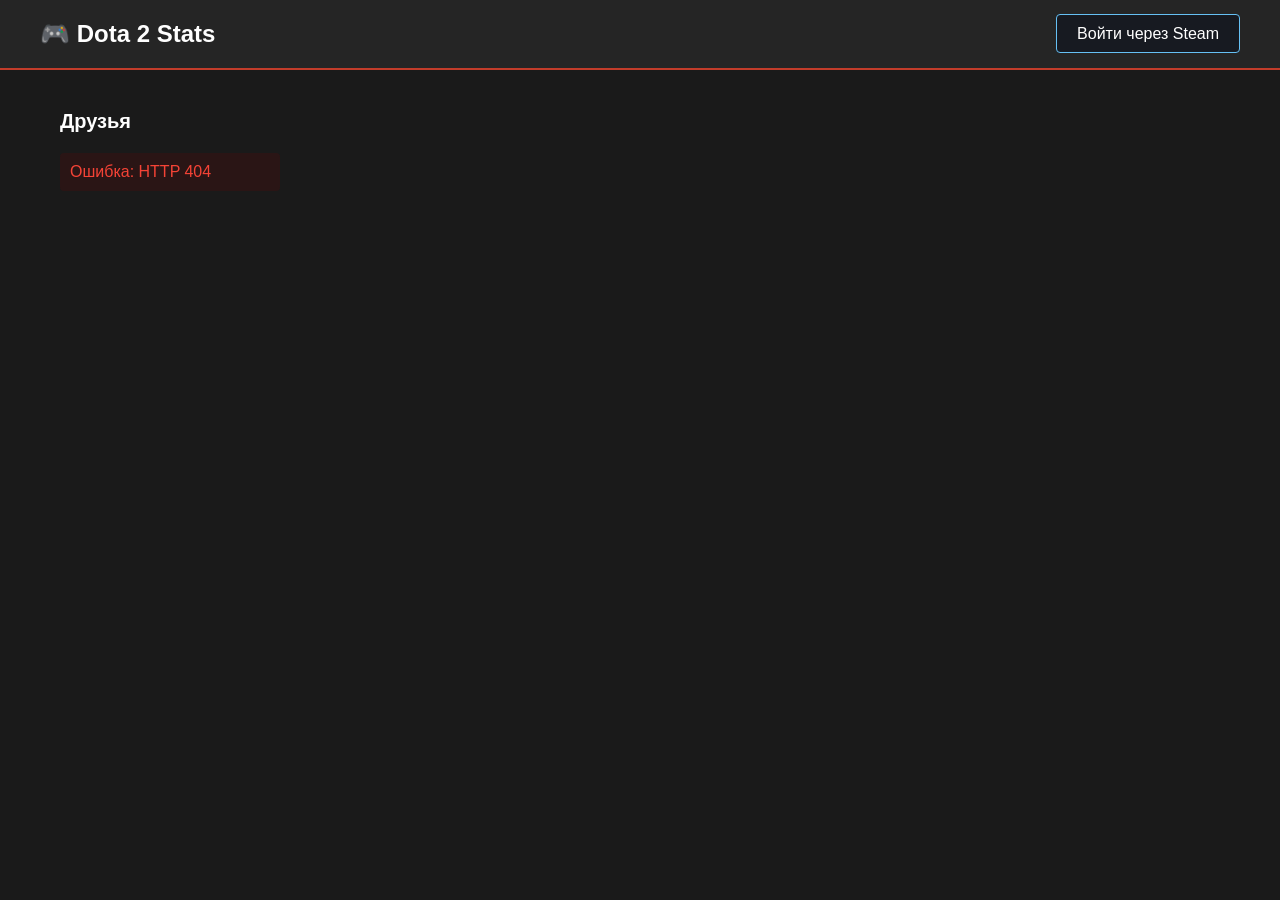
==== templates/index.html @ d5fb4d52 "Remove positions UI, fix winrate colors, fix hero image ratios" ====
<!DOCTYPE html>
<html lang="ru">
<head>
    <meta charset="UTF-8">
    <title>Dota 2 Stats</title>
    <link rel="stylesheet" href="/static/style.css">
</head>
<body>
    <header>
        <h1>🎮 Dota 2 Stats</h1>
        <div id="auth-block">
            <a href="/login" id="login-btn">Войти через Steam</a>
        </div>
    </header>

    <main>
        <!-- Список друзей -->
        <section id="users-section">
            <h2>Друзья</h2>
            <div id="users-list" class="users-grid"></div>
        </section>

        <!-- Статистика выбранного игрока -->
        <section id="stats-section" class="hidden">
            <!-- Шапка профиля -->
            <div id="profile-header" class="profile-header"></div>

            <!-- Общая статистика -->
            <h3>Общая статистика</h3>
            <div id="stats-content" class="stats-block"></div>

            <!-- Последние 20 матчей -->
            <h3>Последние 20 матчей</h3>
            <div id="recent-block"></div>

            <!-- Статистика за патч -->
            <h3 id="patch-title">Статистика за патч</h3>
            <div id="patch-block"></div>

            <!-- Топ героев с переключателем -->
            <div class="section-header">
                <h3>Герои</h3>
                <div class="toggle-group">
                    <button class="toggle-btn active" data-scope="all">За всё время</button>
                    <button class="toggle-btn" data-scope="patch">За патч</button>
                </div>
            </div>
            <div id="heroes-list" class="heroes-grid"></div>
        </section>
    </main>

    <script src="/static/app.js"></script>
</body>
</html>
---- static/style.css ----
* {
    margin: 0;
    padding: 0;
    box-sizing: border-box;
}

body {
    font-family: -apple-system, BlinkMacSystemFont, "Segoe UI", Roboto, sans-serif;
    background: #1a1a1a;
    color: #e0e0e0;
    min-height: 100vh;
}

header {
    background: #252525;
    padding: 20px 40px;
    display: flex;
    justify-content: space-between;
    align-items: center;
    border-bottom: 2px solid #c23c2a;
}

h1 {
    font-size: 24px;
    color: #fff;
}

#login-btn {
    background: #171a21;
    color: #fff;
    padding: 10px 20px;
    text-decoration: none;
    border-radius: 4px;
    border: 1px solid #66c0f4;
    transition: 0.2s;
}

#login-btn:hover {
    background: #66c0f4;
    color: #171a21;
}

main {
    max-width: 1200px;
    margin: 40px auto;
    padding: 0 20px;
}

section {
    margin-bottom: 40px;
}

h2 {
    margin-bottom: 20px;
    color: #fff;
    font-size: 20px;
}

h3 {
    margin: 30px 0 15px 0;
    color: #fff;
    font-size: 18px;
}

h4 {
    margin: 15px 0 10px 0;
    color: #ccc;
    font-size: 14px;
    text-transform: uppercase;
    letter-spacing: 0.5px;
}

.hidden {
    display: none;
}

/* === Сетка пользователей === */
.users-grid {
    display: grid;
    grid-template-columns: repeat(auto-fill, minmax(220px, 1fr));
    gap: 15px;
}

.user-card {
    background: #252525;
    padding: 15px;
    border-radius: 8px;
    display: flex;
    align-items: center;
    gap: 12px;
    cursor: pointer;
    transition: 0.2s;
    border: 1px solid transparent;
}

.user-card:hover {
    background: #2f2f2f;
    border-color: #c23c2a;
}

.user-card img {
    width: 48px;
    height: 48px;
    border-radius: 50%;
    background: #333;
    flex-shrink: 0;
}

.user-card .user-meta {
    display: flex;
    flex-direction: column;
    gap: 3px;
    overflow: hidden;
    flex: 1;
}

.user-card .name {
    font-weight: 600;
    color: #fff;
    font-size: 14px;
    overflow: hidden;
    text-overflow: ellipsis;
    white-space: nowrap;
}

.user-card .updated-small {
    font-size: 11px;
    color: #777;
    overflow: hidden;
    text-overflow: ellipsis;
    white-space: nowrap;
}

/* === Профиль === */
.profile-header {
    background: #252525;
    border-radius: 8px;
    padding: 20px;
    display: flex;
    align-items: center;
    gap: 20px;
    margin-bottom: 20px;
    border-left: 4px solid #c23c2a;
}

.profile-header img {
    width: 80px;
    height: 80px;
    border-radius: 50%;
    background: #333;
}

.profile-meta {
    display: flex;
    flex-direction: column;
    gap: 5px;
}

.profile-name {
    font-size: 22px;
    font-weight: 700;
    color: #fff;
}

.profile-rank {
    font-size: 16px;
    color: #c23c2a;
    font-weight: 600;
}

.profile-mmr {
    font-size: 13px;
    color: #999;
}

/* === Общая статистика === */
.stats-block {
    background: #252525;
    padding: 20px;
    border-radius: 8px;
    display: grid;
    grid-template-columns: repeat(auto-fit, minmax(160px, 1fr));
    gap: 20px;
}

.stat-item {
    text-align: center;
}

.stat-value {
    font-size: 28px;
    font-weight: 700;
    color: #c23c2a;
}

.stat-label {
    font-size: 12px;
    color: #999;
    text-transform: uppercase;
    letter-spacing: 0.5px;
    margin-top: 5px;
}

.stat-sub {
    font-size: 11px;
    color: #666;
    margin-top: 3px;
}

/* === Последние матчи === */
.recent-summary {
    background: #252525;
    padding: 15px 20px;
    border-radius: 8px;
    margin-bottom: 15px;
    font-size: 14px;
    color: #ccc;
}

.recent-summary .big {
    font-size: 20px;
    font-weight: 700;
    color: #fff;
}

.recent-summary .big:not(.low) {
    color: #4caf50;
}

.recent-summary .big.low {
    color: #f44336;
}

.mini-heroes-grid {
    display: grid;
    grid-template-columns: repeat(auto-fill, minmax(180px, 1fr));
    gap: 10px;
}

.mini-hero {
    background: #252525;
    border-radius: 6px;
    padding: 8px;
    display: flex;
    align-items: center;
    gap: 10px;
}

.mini-hero img {
    width: 72px;
    height: 40px;
    object-fit: cover;
    border-radius: 4px;
    background: #333;
    flex-shrink: 0;
}

.mini-hero-info {
    overflow: hidden;
}

.mini-hero-name {
    font-size: 12px;
    font-weight: 600;
    color: #fff;
    overflow: hidden;
    text-overflow: ellipsis;
    white-space: nowrap;
}

.mini-hero-stats {
    font-size: 11px;
    color: #999;
}

.mini-hero-stats span {
    color: #4caf50;
    font-weight: 600;
}

.mini-hero-stats span.low {
    color: #f44336;
}

/* === Блок за патч === */
.patch-summary {
    background: #252525;
    padding: 20px;
    border-radius: 8px;
    display: grid;
    grid-template-columns: repeat(auto-fit, minmax(150px, 1fr));
    gap: 20px;
    margin-bottom: 20px;
}

.patch-section {
    margin-bottom: 20px;
}

/* === Переключатель scope === */
.section-header {
    display: flex;
    justify-content: space-between;
    align-items: center;
    margin: 30px 0 15px 0;
}

.section-header h3 {
    margin: 0;
}

.toggle-group {
    display: flex;
    gap: 5px;
    background: #252525;
    padding: 4px;
    border-radius: 6px;
}

.toggle-btn {
    background: transparent;
    border: none;
    color: #999;
    padding: 6px 14px;
    border-radius: 4px;
    cursor: pointer;
    font-size: 13px;
    transition: 0.2s;
}

.toggle-btn.active {
    background: #c23c2a;
    color: #fff;
}

.toggle-btn:hover:not(.active) {
    color: #fff;
}

/* === Герои (большие карточки) === */
.heroes-grid {
    display: grid;
    grid-template-columns: repeat(auto-fill, minmax(160px, 1fr));
    gap: 15px;
}

.hero-card {
    background: #252525;
    border-radius: 8px;
    overflow: hidden;
    transition: 0.2s;
}

.hero-card:hover {
    transform: translateY(-3px);
    box-shadow: 0 5px 15px rgba(194, 60, 42, 0.3);
}

.hero-card img {
    width: 100%;
    height: 90px;
    object-fit: cover;
    background: #333;
}

.hero-card .hero-info {
    padding: 10px;
}

.hero-card .hero-name {
    font-size: 13px;
    font-weight: 600;
    color: #fff;
    margin-bottom: 6px;
    overflow: hidden;
    text-overflow: ellipsis;
    white-space: nowrap;
}

.hero-card .hero-stats {
    font-size: 12px;
    color: #999;
    display: flex;
    justify-content: space-between;
}

.hero-card .winrate {
    color: #4caf50;
    font-weight: 600;
}

.hero-card .winrate.low {
    color: #f44336;
}

/* === Утилиты === */
.loading {
    color: #999;
    font-style: italic;
}

.error {
    color: #f44336;
    padding: 10px;
    background: #2a1515;
    border-radius: 4px;
}
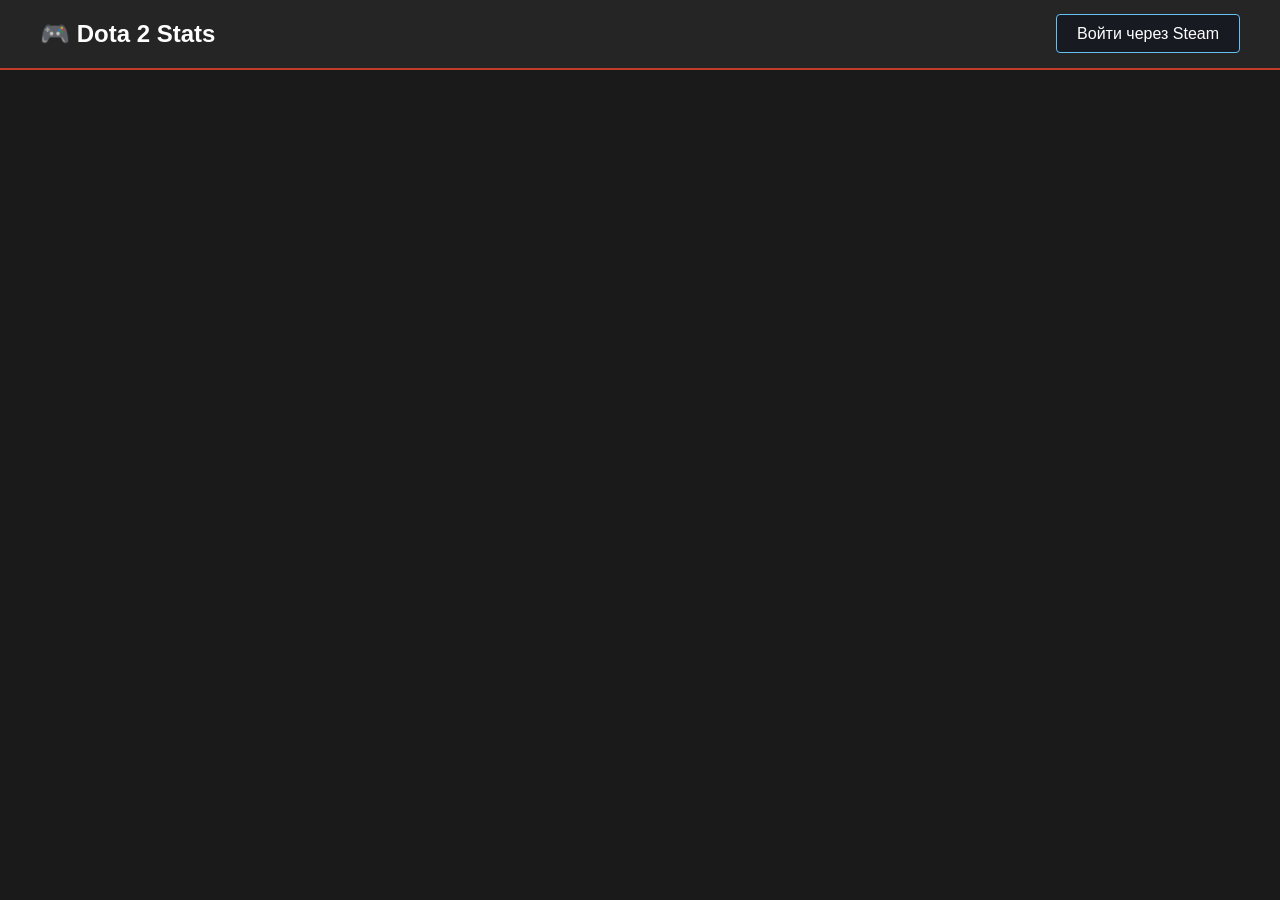
==== commit 42fbbc43: "3-column layout, profile+stats in one row" ====
--- a/templates/index.html
+++ b/templates/index.html
@@ -14,30 +14,50 @@
     </header>
 
     <main>
-        <!-- Список друзей -->
-        <section id="users-section">
-            <h2>Друзья</h2>
-            <div id="users-list" class="users-grid"></div>
-        </section>
+        <!-- Три колонки: друзья | центр | пиры -->
+        <div id="player-layout" class="player-layout hidden">
 
-        <!-- Статистика выбранного игрока -->
-        <section id="stats-section" class="hidden">
-            <!-- Шапка профиля -->
-            <div id="profile-header" class="profile-header"></div>
+            <!-- ЛЕВАЯ КОЛОНКА: Друзья -->
+            <aside class="col-users">
+                <h2>Друзья</h2>
+                <div id="users-list" class="users-list"></div>
+            </aside>
 
-            <!-- Общая статистика -->
-            <h3>Общая статистика</h3>
-            <div id="stats-content" class="stats-block"></div>
+            <!-- ЦЕНТР -->
+            <div class="col-main">
 
-            <!-- Последние 20 матчей -->
-            <h3>Последние 20 матчей</h3>
-            <div id="recent-block"></div>
+                <!-- Профиль + Общая статистика (одна строка) -->
+                <div class="card">
+                    <div class="profile-row">
+                        <div id="profile-header" class="profile-header"></div>
+                        <div id="stats-content" class="stats-block"></div>
+                    </div>
+                </div>
 
-            <!-- Статистика за патч -->
-            <h3 id="patch-title">Статистика за патч</h3>
-            <div id="patch-block"></div>
+                <!-- 20 матчей + За патч -->
+                <div class="row-two">
+                    <div class="card">
+                        <h3>Последние 20 матчей</h3>
+                        <div id="recent-block"></div>
+                    </div>
+                    <div class="card">
+                        <h3 id="patch-title">Статистика за патч</h3>
+                        <div id="patch-block"></div>
+                    </div>
+                </div>
 
-            <!-- Топ героев с переключателем -->
+            </div>
+
+            <!-- ПРАВАЯ КОЛОНКА: Пиры -->
+            <aside class="col-peers">
+                <h2>Сыграно с игроками</h2>
+                <div id="peers-block"></div>
+            </aside>
+
+        </div>
+
+        <!-- Герои: внизу, во всю ширину -->
+        <section id="heroes-section" class="hidden">
             <div class="section-header">
                 <h3>Герои</h3>
                 <div class="toggle-group">
--- a/static/style.css
+++ b/static/style.css
@@ -11,6 +11,7 @@
     min-height: 100vh;
 }
 
+/* === ХЕДЕР === */
 header {
     background: #252525;
     padding: 20px 40px;
@@ -41,56 +42,81 @@
 }
 
 main {
-    max-width: 1200px;
-    margin: 40px auto;
+    max-width: 1400px;
+    margin: 30px auto;
     padding: 0 20px;
 }
 
-section {
-    margin-bottom: 40px;
+.hidden {
+    display: none !important;
 }
 
 h2 {
-    margin-bottom: 20px;
-    color: #fff;
-    font-size: 20px;
-}
-
-h3 {
-    margin: 30px 0 15px 0;
-    color: #fff;
-    font-size: 18px;
-}
-
-h4 {
-    margin: 15px 0 10px 0;
-    color: #ccc;
-    font-size: 14px;
+    margin-bottom: 12px;
+    color: #fff;
+    font-size: 15px;
     text-transform: uppercase;
     letter-spacing: 0.5px;
 }
 
-.hidden {
-    display: none;
-}
-
-/* === Сетка пользователей === */
-.users-grid {
-    display: grid;
-    grid-template-columns: repeat(auto-fill, minmax(220px, 1fr));
-    gap: 15px;
+h3 {
+    margin: 0 0 15px 0;
+    color: #fff;
+    font-size: 16px;
+}
+
+h4 {
+    margin: 10px 0 8px 0;
+    color: #ccc;
+    font-size: 12px;
+    text-transform: uppercase;
+    letter-spacing: 0.5px;
+}
+
+/* === ОСНОВНАЯ СЕТКА: 3 КОЛОНКИ === */
+.player-layout {
+    display: grid;
+    grid-template-columns: 220px 1fr 270px;
+    gap: 20px;
+    align-items: start;
+}
+
+.col-users,
+.col-main,
+.col-peers {
+    min-width: 0;
+}
+
+/* === КАРТОЧКА === */
+.card {
+    background: #252525;
+    border-radius: 8px;
+    padding: 20px;
+    margin-bottom: 20px;
+    border: 1px solid #2f2f2f;
+}
+
+.card:last-child {
+    margin-bottom: 0;
+}
+
+/* === ДРУЗЬЯ (левая колонка) === */
+.users-list {
+    display: flex;
+    flex-direction: column;
+    gap: 10px;
 }
 
 .user-card {
     background: #252525;
-    padding: 15px;
+    padding: 12px;
     border-radius: 8px;
     display: flex;
     align-items: center;
-    gap: 12px;
+    gap: 10px;
     cursor: pointer;
     transition: 0.2s;
-    border: 1px solid transparent;
+    border: 1px solid #2f2f2f;
 }
 
 .user-card:hover {
@@ -99,8 +125,8 @@
 }
 
 .user-card img {
-    width: 48px;
-    height: 48px;
+    width: 44px;
+    height: 44px;
     border-radius: 50%;
     background: #333;
     flex-shrink: 0;
@@ -117,70 +143,76 @@
 .user-card .name {
     font-weight: 600;
     color: #fff;
-    font-size: 14px;
+    font-size: 13px;
     overflow: hidden;
     text-overflow: ellipsis;
     white-space: nowrap;
 }
 
 .user-card .updated-small {
-    font-size: 11px;
+    font-size: 10px;
     color: #777;
     overflow: hidden;
     text-overflow: ellipsis;
     white-space: nowrap;
 }
 
-/* === Профиль === */
+/* === ПРОФИЛЬ + СТАТИСТИКА В ОДНОЙ СТРОКЕ === */
+.profile-row {
+    display: flex;
+    align-items: center;
+    gap: 30px;
+    flex-wrap: wrap;
+}
+
 .profile-header {
-    background: #252525;
-    border-radius: 8px;
-    padding: 20px;
-    display: flex;
-    align-items: center;
-    gap: 20px;
-    margin-bottom: 20px;
-    border-left: 4px solid #c23c2a;
+    display: flex;
+    align-items: center;
+    gap: 15px;
+    flex-shrink: 0;
 }
 
 .profile-header img {
-    width: 80px;
-    height: 80px;
+    width: 64px;
+    height: 64px;
     border-radius: 50%;
     background: #333;
+    flex-shrink: 0;
 }
 
 .profile-meta {
     display: flex;
     flex-direction: column;
-    gap: 5px;
+    gap: 4px;
 }
 
 .profile-name {
-    font-size: 22px;
+    font-size: 20px;
     font-weight: 700;
     color: #fff;
 }
 
 .profile-rank {
-    font-size: 16px;
+    display: flex;
+    align-items: center;
+    gap: 8px;
+    font-size: 15px;
     color: #c23c2a;
     font-weight: 600;
 }
 
-.profile-mmr {
-    font-size: 13px;
-    color: #999;
-}
-
-/* === Общая статистика === */
+.rank-icon {
+    width: 28px;
+    height: 28px;
+}
+
+/* === ОБЩАЯ СТАТИСТИКА (справа от профиля) === */
 .stats-block {
-    background: #252525;
-    padding: 20px;
-    border-radius: 8px;
-    display: grid;
-    grid-template-columns: repeat(auto-fit, minmax(160px, 1fr));
-    gap: 20px;
+    display: grid;
+    grid-template-columns: repeat(4, 1fr);
+    gap: 15px;
+    flex: 1;
+    min-width: 0;
 }
 
 .stat-item {
@@ -188,39 +220,50 @@
 }
 
 .stat-value {
-    font-size: 28px;
+    font-size: 24px;
     font-weight: 700;
     color: #c23c2a;
 }
 
 .stat-label {
-    font-size: 12px;
+    font-size: 11px;
     color: #999;
     text-transform: uppercase;
     letter-spacing: 0.5px;
-    margin-top: 5px;
+    margin-top: 4px;
 }
 
 .stat-sub {
     font-size: 11px;
     color: #666;
-    margin-top: 3px;
+    margin-top: 2px;
+}
+
+/* === РЯД ИЗ ДВУХ КАРТОЧЕК: 20 матчей + За патч === */
+.row-two {
+    display: grid;
+    grid-template-columns: 1fr 1.4fr;
+    gap: 20px;
+    align-items: start;
+}
+
+.row-two .card {
+    margin-bottom: 0;
 }
 
 /* === Последние матчи === */
 .recent-summary {
-    background: #252525;
-    padding: 15px 20px;
-    border-radius: 8px;
-    margin-bottom: 15px;
-    font-size: 14px;
+    background: #1e1e1e;
+    padding: 10px 15px;
+    border-radius: 6px;
+    margin-bottom: 12px;
+    font-size: 13px;
     color: #ccc;
 }
 
 .recent-summary .big {
-    font-size: 20px;
+    font-size: 18px;
     font-weight: 700;
-    color: #fff;
 }
 
 .recent-summary .big:not(.low) {
@@ -233,34 +276,36 @@
 
 .mini-heroes-grid {
     display: grid;
-    grid-template-columns: repeat(auto-fill, minmax(180px, 1fr));
-    gap: 10px;
+    grid-template-columns: 1fr 1fr;
+    gap: 8px;
 }
 
 .mini-hero {
-    background: #252525;
+    background: #1e1e1e;
     border-radius: 6px;
-    padding: 8px;
-    display: flex;
-    align-items: center;
-    gap: 10px;
+    padding: 6px;
+    display: flex;
+    flex-direction: column;
+    align-items: center;
+    gap: 5px;
+    text-align: center;
 }
 
 .mini-hero img {
-    width: 72px;
+    width: 100%;
     height: 40px;
     object-fit: cover;
     border-radius: 4px;
     background: #333;
-    flex-shrink: 0;
 }
 
 .mini-hero-info {
+    width: 100%;
     overflow: hidden;
 }
 
 .mini-hero-name {
-    font-size: 12px;
+    font-size: 11px;
     font-weight: 600;
     color: #fff;
     overflow: hidden;
@@ -269,32 +314,99 @@
 }
 
 .mini-hero-stats {
+    font-size: 10px;
+    color: #999;
+}
+
+.mini-hero-stats span {
+    color: #4caf50;
+    font-weight: 600;
+}
+
+.mini-hero-stats span.low {
+    color: #f44336;
+}
+
+/* === Статистика за патч === */
+.patch-summary {
+    background: #1e1e1e;
+    padding: 12px 15px;
+    border-radius: 6px;
+    display: grid;
+    grid-template-columns: 1fr 1fr;
+    gap: 15px;
+    margin-bottom: 15px;
+}
+
+.patch-tops {
+    display: grid;
+    grid-template-columns: 1fr 1fr;
+    gap: 15px;
+}
+
+.patch-section {
+    min-width: 0;
+}
+
+/* === Пиры (правая колонка) === */
+.peers-list {
+    display: flex;
+    flex-direction: column;
+    gap: 8px;
+}
+
+.peer-row {
+    background: #252525;
+    border-radius: 8px;
+    padding: 10px;
+    display: flex;
+    align-items: center;
+    gap: 10px;
+    transition: 0.15s;
+    border: 1px solid #2f2f2f;
+}
+
+.peer-row:hover {
+    background: #2f2f2f;
+}
+
+.peer-row img {
+    width: 36px;
+    height: 36px;
+    border-radius: 50%;
+    background: #333;
+    flex-shrink: 0;
+}
+
+.peer-info {
+    display: flex;
+    flex-direction: column;
+    gap: 2px;
+    overflow: hidden;
+    flex: 1;
+}
+
+.peer-name {
+    font-size: 13px;
+    font-weight: 600;
+    color: #fff;
+    overflow: hidden;
+    text-overflow: ellipsis;
+    white-space: nowrap;
+}
+
+.peer-stats {
     font-size: 11px;
     color: #999;
 }
 
-.mini-hero-stats span {
+.peer-stats .wr {
     color: #4caf50;
     font-weight: 600;
 }
 
-.mini-hero-stats span.low {
+.peer-stats .wr.low {
     color: #f44336;
-}
-
-/* === Блок за патч === */
-.patch-summary {
-    background: #252525;
-    padding: 20px;
-    border-radius: 8px;
-    display: grid;
-    grid-template-columns: repeat(auto-fit, minmax(150px, 1fr));
-    gap: 20px;
-    margin-bottom: 20px;
-}
-
-.patch-section {
-    margin-bottom: 20px;
 }
 
 /* === Переключатель scope === */
@@ -337,7 +449,7 @@
     color: #fff;
 }
 
-/* === Герои (большие карточки) === */
+/* === Герои (внизу, во всю ширину) === */
 .heroes-grid {
     display: grid;
     grid-template-columns: repeat(auto-fill, minmax(160px, 1fr));
@@ -349,6 +461,7 @@
     border-radius: 8px;
     overflow: hidden;
     transition: 0.2s;
+    border: 1px solid #2f2f2f;
 }
 
 .hero-card:hover {
@@ -397,6 +510,7 @@
 .loading {
     color: #999;
     font-style: italic;
+    font-size: 13px;
 }
 
 .error {
@@ -404,4 +518,40 @@
     padding: 10px;
     background: #2a1515;
     border-radius: 4px;
+    font-size: 13px;
+}
+
+/* === Адаптив === */
+@media (max-width: 1100px) {
+    .player-layout {
+        grid-template-columns: 200px 1fr;
+    }
+    .col-peers {
+        grid-column: 1 / -1;
+    }
+    .peers-list {
+        flex-direction: row;
+        flex-wrap: wrap;
+    }
+    .peer-row {
+        flex: 1 1 200px;
+    }
+}
+
+@media (max-width: 750px) {
+    .player-layout {
+        grid-template-columns: 1fr;
+    }
+    .row-two {
+        grid-template-columns: 1fr;
+    }
+    .profile-row {
+        flex-direction: column;
+        align-items: flex-start;
+        gap: 15px;
+    }
+    .stats-block {
+        width: 100%;
+        grid-template-columns: repeat(2, 1fr);
+    }
 }
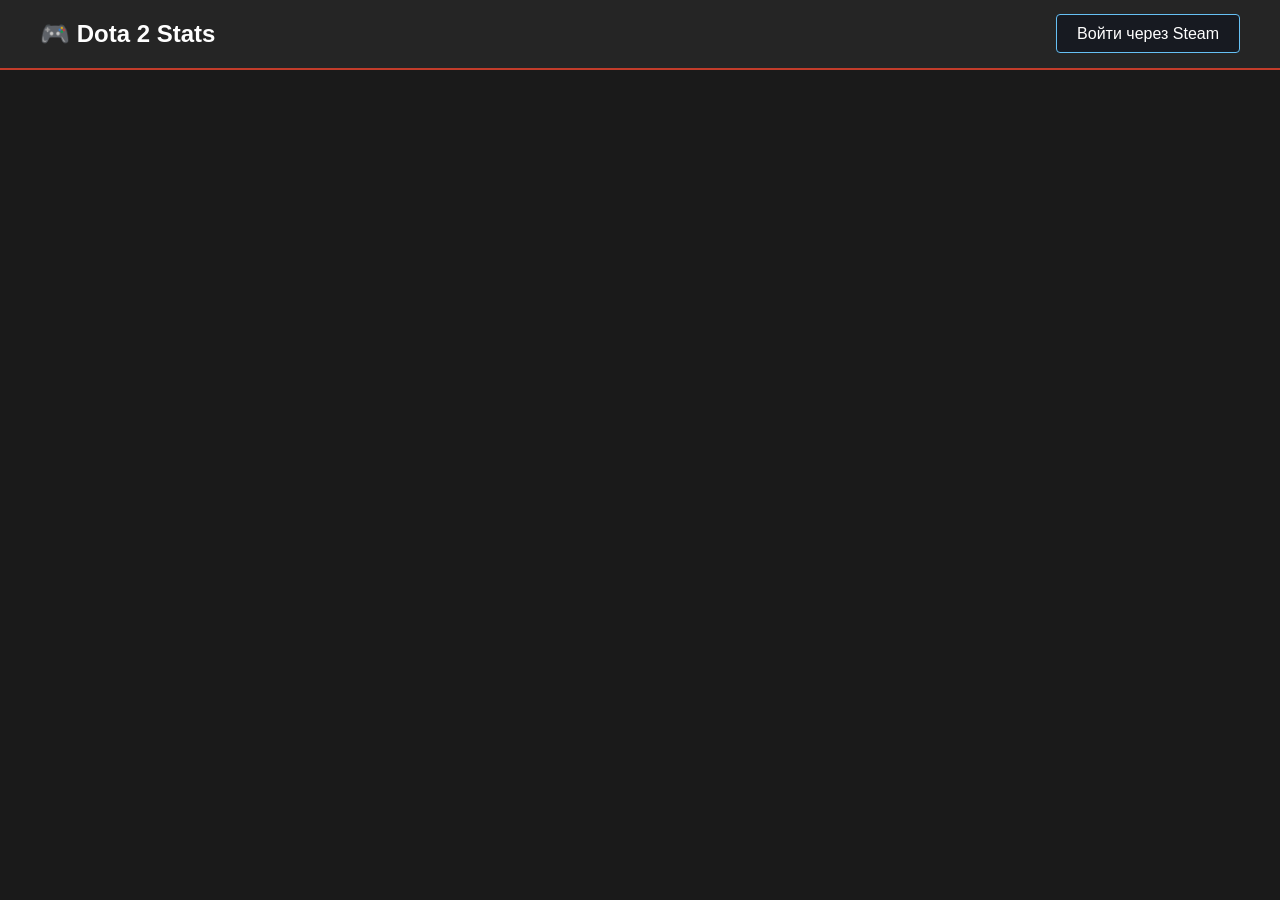
==== commit ed089295: "heroes at right side" ====
--- a/templates/index.html
+++ b/templates/index.html
@@ -14,7 +14,7 @@
     </header>
 
     <main>
-        <!-- Три колонки: друзья | центр | пиры -->
+        <!-- Три колонки: друзья | центр | пиры + герои -->
         <div id="player-layout" class="player-layout hidden">
 
             <!-- ЛЕВАЯ КОЛОНКА: Друзья -->
@@ -48,25 +48,30 @@
 
             </div>
 
-            <!-- ПРАВАЯ КОЛОНКА: Пиры -->
+            <!-- ПРАВАЯ КОЛОНКА: Пиры + Герои -->
             <aside class="col-peers">
-                <h2>Сыграно с игроками</h2>
-                <div id="peers-block"></div>
+
+                <!-- Карточка: Пиры -->
+                <div class="card">
+                    <h2>Сыграно с игроками</h2>
+                    <div id="peers-block"></div>
+                </div>
+
+                <!-- Карточка: Герои -->
+                <div class="card">
+                    <div class="heroes-header">
+                        <h2>Герои</h2>
+                        <div class="toggle-group toggle-group--compact">
+                            <button class="toggle-btn active" data-scope="all">Все</button>
+                            <button class="toggle-btn" data-scope="patch">Патч</button>
+                        </div>
+                    </div>
+                    <div id="heroes-list" class="heroes-list-compact"></div>
+                </div>
+
             </aside>
 
         </div>
-
-        <!-- Герои: внизу, во всю ширину -->
-        <section id="heroes-section" class="hidden">
-            <div class="section-header">
-                <h3>Герои</h3>
-                <div class="toggle-group">
-                    <button class="toggle-btn active" data-scope="all">За всё время</button>
-                    <button class="toggle-btn" data-scope="patch">За патч</button>
-                </div>
-            </div>
-            <div id="heroes-list" class="heroes-grid"></div>
-        </section>
     </main>
 
     <script src="/static/app.js"></script>
--- a/static/style.css
+++ b/static/style.css
@@ -42,9 +42,9 @@
 }
 
 main {
-    max-width: 1400px;
-    margin: 30px auto;
-    padding: 0 20px;
+    max-width: 1920px;
+    margin: 20px auto;
+    padding: 0 16px;
 }
 
 .hidden {
@@ -348,7 +348,16 @@
     min-width: 0;
 }
 
-/* === Пиры (правая колонка) === */
+/* === ПРАВАЯ КОЛОНКА: карточки пиров и героев === */
+.col-peers .card {
+    padding: 16px;
+}
+
+.col-peers .card h2 {
+    margin-bottom: 12px;
+}
+
+/* === Пиры === */
 .peers-list {
     display: flex;
     flex-direction: column;
@@ -356,18 +365,17 @@
 }
 
 .peer-row {
-    background: #252525;
-    border-radius: 8px;
-    padding: 10px;
+    background: #1e1e1e;
+    border-radius: 6px;
+    padding: 8px;
     display: flex;
     align-items: center;
     gap: 10px;
     transition: 0.15s;
-    border: 1px solid #2f2f2f;
 }
 
 .peer-row:hover {
-    background: #2f2f2f;
+    background: #2a2a2a;
 }
 
 .peer-row img {
@@ -396,8 +404,13 @@
 }
 
 .peer-stats {
-    font-size: 11px;
+    font-size: 12px;
     color: #999;
+}
+
+.peer-games-count {
+    color: #ffc107;
+    font-weight: 600;
 }
 
 .peer-stats .wr {
@@ -410,22 +423,11 @@
 }
 
 /* === Переключатель scope === */
-.section-header {
-    display: flex;
-    justify-content: space-between;
-    align-items: center;
-    margin: 30px 0 15px 0;
-}
-
-.section-header h3 {
-    margin: 0;
-}
-
 .toggle-group {
     display: flex;
-    gap: 5px;
-    background: #252525;
-    padding: 4px;
+    gap: 4px;
+    background: #1a1a1a;
+    padding: 3px;
     border-radius: 6px;
 }
 
@@ -433,10 +435,10 @@
     background: transparent;
     border: none;
     color: #999;
-    padding: 6px 14px;
+    padding: 5px 12px;
     border-radius: 4px;
     cursor: pointer;
-    font-size: 13px;
+    font-size: 12px;
     transition: 0.2s;
 }
 
@@ -449,42 +451,64 @@
     color: #fff;
 }
 
-/* === Герои (внизу, во всю ширину) === */
-.heroes-grid {
-    display: grid;
-    grid-template-columns: repeat(auto-fill, minmax(160px, 1fr));
-    gap: 15px;
+.toggle-group--compact .toggle-btn {
+    padding: 4px 10px;
+    font-size: 11px;
+}
+
+/* === Герои (компактный вертикальный список) === */
+.heroes-header {
+    display: flex;
+    justify-content: space-between;
+    align-items: center;
+    margin-bottom: 12px;
+}
+
+.heroes-header h2 {
+    margin-bottom: 0;
+}
+
+.heroes-list-compact {
+    display: flex;
+    flex-direction: column;
+    gap: 8px;
 }
 
 .hero-card {
-    background: #252525;
-    border-radius: 8px;
-    overflow: hidden;
-    transition: 0.2s;
-    border: 1px solid #2f2f2f;
+    background: #1e1e1e;
+    border-radius: 6px;
+    padding: 8px;
+    display: flex;
+    align-items: center;
+    gap: 10px;
+    transition: 0.15s;
 }
 
 .hero-card:hover {
-    transform: translateY(-3px);
-    box-shadow: 0 5px 15px rgba(194, 60, 42, 0.3);
+    background: #2a2a2a;
 }
 
 .hero-card img {
-    width: 100%;
-    height: 90px;
+    width: 48px;
+    height: 27px; /* 16:9 */
     object-fit: cover;
+    border-radius: 4px;
     background: #333;
+    flex-shrink: 0;
 }
 
 .hero-card .hero-info {
-    padding: 10px;
+    display: flex;
+    flex-direction: column;
+    gap: 2px;
+    overflow: hidden;
+    flex: 1;
 }
 
 .hero-card .hero-name {
     font-size: 13px;
     font-weight: 600;
     color: #fff;
-    margin-bottom: 6px;
     overflow: hidden;
     text-overflow: ellipsis;
     white-space: nowrap;
@@ -493,8 +517,6 @@
 .hero-card .hero-stats {
     font-size: 12px;
     color: #999;
-    display: flex;
-    justify-content: space-between;
 }
 
 .hero-card .winrate {
@@ -536,6 +558,13 @@
     .peer-row {
         flex: 1 1 200px;
     }
+    .heroes-list-compact {
+        flex-direction: row;
+        flex-wrap: wrap;
+    }
+    .hero-card {
+        flex: 1 1 220px;
+    }
 }
 
 @media (max-width: 750px) {
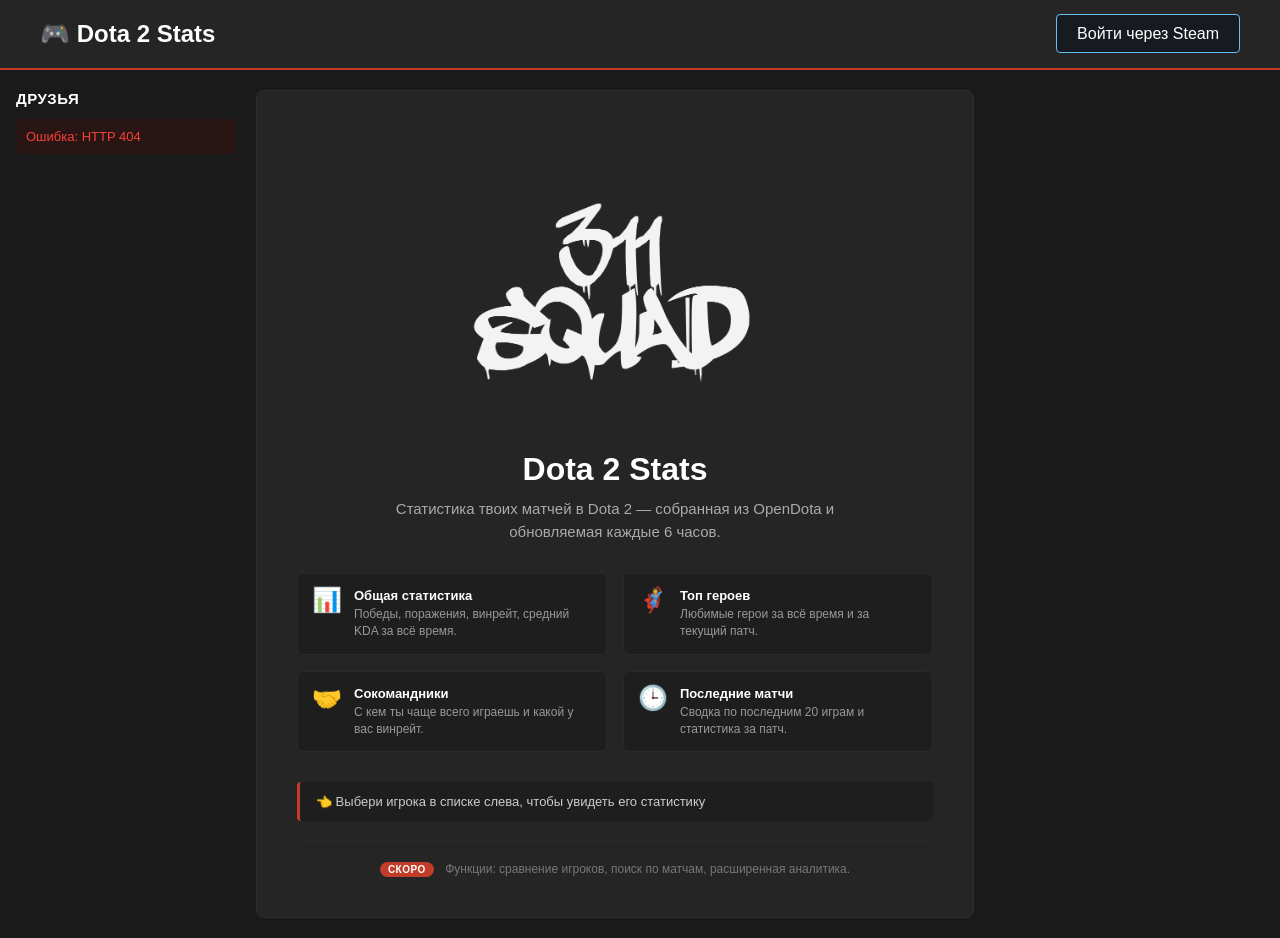
==== commit 8e95a710: "feat(ui): add landing page for guest state" ====
--- a/templates/index.html
+++ b/templates/index.html
@@ -5,17 +5,16 @@
     <title>Dota 2 Stats</title>
     <link rel="stylesheet" href="/static/style.css">
 </head>
-<body>
+<body class="state-guest">
     <header>
-        <h1>🎮 Dota 2 Stats</h1>
+        <h1 id="app-title">🎮 Dota 2 Stats</h1>
         <div id="auth-block">
             <a href="/login" id="login-btn">Войти через Steam</a>
         </div>
     </header>
 
     <main>
-        <!-- Три колонки: друзья | центр | пиры + герои -->
-        <div id="player-layout" class="player-layout hidden">
+        <div id="player-layout" class="player-layout">
 
             <!-- ЛЕВАЯ КОЛОНКА: Друзья -->
             <aside class="col-users">
@@ -26,38 +25,97 @@
             <!-- ЦЕНТР -->
             <div class="col-main">
 
-                <!-- Профиль + Общая статистика (одна строка) -->
-                <div class="card">
-                    <div class="profile-row">
-                        <div id="profile-header" class="profile-header"></div>
-                        <div id="stats-content" class="stats-block"></div>
+                <!-- LANDING: показывается гостю -->
+                <div class="landing-content">
+                    <div class="landing-card">
+                        <img class="landing-logo"
+                             src="/static/img/logo.png"
+                             alt="Dota 2 Stats">
+                        <h2 class="landing-title">Dota 2 Stats</h2>
+                        <p class="landing-subtitle">
+                            Статистика твоих матчей в Dota 2 — собранная из OpenDota
+                            и обновляемая каждые 6 часов.
+                        </p>
+
+                        <div class="landing-features">
+                            <div class="landing-feature">
+                                <div class="landing-feature-icon">📊</div>
+                                <div>
+                                    <div class="landing-feature-title">Общая статистика</div>
+                                    <div class="landing-feature-text">
+                                        Победы, поражения, винрейт, средний KDA за всё время.
+                                    </div>
+                                </div>
+                            </div>
+                            <div class="landing-feature">
+                                <div class="landing-feature-icon">🦸</div>
+                                <div>
+                                    <div class="landing-feature-title">Топ героев</div>
+                                    <div class="landing-feature-text">
+                                        Любимые герои за всё время и за текущий патч.
+                                    </div>
+                                </div>
+                            </div>
+                            <div class="landing-feature">
+                                <div class="landing-feature-icon">🤝</div>
+                                <div>
+                                    <div class="landing-feature-title">Сокомандники</div>
+                                    <div class="landing-feature-text">
+                                        С кем ты чаще всего играешь и какой у вас винрейт.
+                                    </div>
+                                </div>
+                            </div>
+                            <div class="landing-feature">
+                                <div class="landing-feature-icon">🕒</div>
+                                <div>
+                                    <div class="landing-feature-title">Последние матчи</div>
+                                    <div class="landing-feature-text">
+                                        Сводка по последним 20 играм и статистика за патч.
+                                    </div>
+                                </div>
+                            </div>
+                        </div>
+
+                        <div class="landing-hint">
+                            👈 Выбери игрока в списке слева, чтобы увидеть его статистику
+                        </div>
+
+                        <div class="landing-future">
+                            <span class="landing-future-badge">Скоро</span>
+                            Функции: сравнение игроков, поиск по матчам, расширенная аналитика.
+                        </div>
                     </div>
                 </div>
 
-                <!-- 20 матчей + За патч -->
-                <div class="row-two">
+                <!-- СТАТИСТИКА: показывается при выборе игрока -->
+                <div class="stats-content">
                     <div class="card">
-                        <h3>Последние 20 матчей</h3>
-                        <div id="recent-block"></div>
+                        <div class="profile-row">
+                            <div id="profile-header" class="profile-header"></div>
+                            <div id="stats-content" class="stats-block"></div>
+                        </div>
                     </div>
-                    <div class="card">
-                        <h3 id="patch-title">Статистика за патч</h3>
-                        <div id="patch-block"></div>
+
+                    <div class="row-two">
+                        <div class="card">
+                            <h3>Последние 20 матчей</h3>
+                            <div id="recent-block"></div>
+                        </div>
+                        <div class="card">
+                            <h3 id="patch-title">Статистика за патч</h3>
+                            <div id="patch-block"></div>
+                        </div>
                     </div>
                 </div>
 
             </div>
 
             <!-- ПРАВАЯ КОЛОНКА: Пиры + Герои -->
-            <aside class="col-peers">
-
-                <!-- Карточка: Пиры -->
+            <aside class="col-peers stats-content">
                 <div class="card">
                     <h2>Сыграно с игроками</h2>
                     <div id="peers-block"></div>
                 </div>
-
-                <!-- Карточка: Герои -->
                 <div class="card">
                     <div class="heroes-header">
                         <h2>Герои</h2>
@@ -68,7 +126,6 @@
                     </div>
                     <div id="heroes-list" class="heroes-list-compact"></div>
                 </div>
-
             </aside>
 
         </div>
--- a/static/style.css
+++ b/static/style.css
@@ -157,7 +157,7 @@
     white-space: nowrap;
 }
 
-/* === ПРОФИЛЬ + СТАТИСТИКА В ОДНОЙ СТРОКЕ === */
+/* === ПРОФИЛЬ + СТАТИСТИКА В ОДНОЙ СТРОКЕ! === */
 .profile-row {
     display: flex;
     align-items: center;
@@ -172,11 +172,18 @@
     flex-shrink: 0;
 }
 
-.profile-header img {
+.profile-header .profile-avatar {
     width: 64px;
     height: 64px;
     border-radius: 50%;
     background: #333;
+    flex-shrink: 0;
+}
+
+.profile-header .rank-icon {
+    width: 80px;
+    height: 80px;
+    object-fit: contain;
     flex-shrink: 0;
 }
 
@@ -224,6 +231,27 @@
     font-weight: 700;
     color: #c23c2a;
 }
+/* W-L в общем блоке статистики */
+.stat-value.stat-wl {
+    color: inherit;              /* цвет задаётся через .wins/.losses */
+    display: flex;
+    justify-content: center;
+    align-items: center;
+    gap: 0;
+}
+
+.stat-value.stat-wl .wins {
+    color: #4caf50;
+}
+
+.stat-value.stat-wl .losses {
+    color: #f44336;
+}
+
+.stat-value.stat-wl .wl-dash {
+    color: #666;
+    margin: 0 2px;
+}
 
 .stat-label {
     font-size: 11px;
@@ -234,17 +262,26 @@
 }
 
 .stat-sub {
-    font-size: 11px;
+    font-size: 12px;
     color: #666;
-    margin-top: 2px;
-}
-
-/* === РЯД ИЗ ДВУХ КАРТОЧЕК: 20 матчей + За патч === */
+    margin-top: 3px;
+}
+
+.stat-sub .wins {
+    color: #4caf50;
+    font-weight: 600;
+}
+
+.stat-sub .losses {
+    color: #f44336;
+    font-weight: 600;
+}
+
+/* === 20 матчей + За патч — друг под другом, во всю ширину === */
 .row-two {
-    display: grid;
-    grid-template-columns: 1fr 1.4fr;
+    display: flex;
+    flex-direction: column;
     gap: 20px;
-    align-items: start;
 }
 
 .row-two .card {
@@ -274,32 +311,36 @@
     color: #f44336;
 }
 
+/* === Мини-герои (последние 20 матчей) === */
 .mini-heroes-grid {
     display: grid;
-    grid-template-columns: 1fr 1fr;
+    grid-template-columns: repeat(auto-fill, minmax(100px, 1fr));
     gap: 8px;
 }
 
 .mini-hero {
     background: #1e1e1e;
     border-radius: 6px;
-    padding: 6px;
-    display: flex;
-    flex-direction: column;
-    align-items: center;
-    gap: 5px;
-    text-align: center;
+    overflow: hidden;
+    display: flex;
+    flex-direction: column;
+    transition: 0.15s;
+}
+
+.mini-hero:hover {
+    background: #2a2a2a;
 }
 
 .mini-hero img {
     width: 100%;
-    height: 40px;
+    aspect-ratio: 16 / 9;
     object-fit: cover;
-    border-radius: 4px;
     background: #333;
+    display: block;
 }
 
 .mini-hero-info {
+    padding: 6px 8px;
     width: 100%;
     overflow: hidden;
 }
@@ -316,6 +357,7 @@
 .mini-hero-stats {
     font-size: 10px;
     color: #999;
+    margin-top: 2px;
 }
 
 .mini-hero-stats span {
@@ -571,16 +613,162 @@
     .player-layout {
         grid-template-columns: 1fr;
     }
-    .row-two {
-        grid-template-columns: 1fr;
-    }
     .profile-row {
         flex-direction: column;
         align-items: flex-start;
         gap: 15px;
     }
+     .mini-heroes-grid {
+        grid-template-columns: repeat(2, 1fr);
+     }
     .stats-block {
         width: 100%;
         grid-template-columns: repeat(2, 1fr);
     }
+}
+/* === СОСТОЯНИЯ СТРАНИЦЫ === */
+
+/* Гость: показываем landing, скрываем статистику */
+body.state-guest .stats-content {
+    display: none !important;
+}
+
+/* Пользователь выбран: скрываем landing, показываем статистику */
+body.state-user .landing-content {
+    display: none !important;
+}
+
+/* === LANDING === */
+
+.landing-content {
+    display: block;
+}
+
+.landing-card {
+    background: #252525;
+    border-radius: 8px;
+    padding: 40px;
+    border: 1px solid #2f2f2f;
+    text-align: center;
+    max-width: 720px;
+    margin: 0 auto;
+}
+
+.landing-logo {
+    width: 100%;
+    max-width: 420px;
+    height: auto;
+    margin: 0 auto 20px;
+    display: block;
+    opacity: 0.95;
+    border-radius: 8px;
+}
+
+.landing-title {
+    font-size: 32px;
+    font-weight: 700;
+    color: #fff;
+    text-transform: none;
+    letter-spacing: 0;
+    margin-bottom: 10px;
+}
+
+.landing-subtitle {
+    font-size: 15px;
+    color: #aaa;
+    line-height: 1.5;
+    margin-bottom: 30px;
+    max-width: 520px;
+    margin-left: auto;
+    margin-right: auto;
+}
+
+.landing-features {
+    display: grid;
+    grid-template-columns: 1fr 1fr;
+    gap: 16px;
+    text-align: left;
+    margin-bottom: 30px;
+}
+
+.landing-feature {
+    display: flex;
+    gap: 12px;
+    align-items: flex-start;
+    background: #1e1e1e;
+    padding: 14px;
+    border-radius: 6px;
+    border: 1px solid #2a2a2a;
+    transition: 0.2s;
+}
+
+.landing-feature:hover {
+    border-color: #c23c2a;
+    background: #232323;
+}
+
+.landing-feature-icon {
+    font-size: 24px;
+    flex-shrink: 0;
+    line-height: 1;
+}
+
+.landing-feature-title {
+    font-size: 13px;
+    font-weight: 600;
+    color: #fff;
+    margin-bottom: 3px;
+}
+
+.landing-feature-text {
+    font-size: 12px;
+    color: #999;
+    line-height: 1.4;
+}
+
+.landing-hint {
+    background: #1e1e1e;
+    border-left: 3px solid #c23c2a;
+    padding: 12px 16px;
+    border-radius: 4px;
+    font-size: 13px;
+    color: #ccc;
+    text-align: left;
+    margin-bottom: 20px;
+}
+
+.landing-future {
+    font-size: 12px;
+    color: #777;
+    padding-top: 20px;
+    border-top: 1px solid #2a2a2a;
+}
+
+.landing-future-badge {
+    display: inline-block;
+    background: #c23c2a;
+    color: #fff;
+    font-size: 10px;
+    font-weight: 700;
+    padding: 2px 8px;
+    border-radius: 10px;
+    text-transform: uppercase;
+    letter-spacing: 0.5px;
+    margin-right: 8px;
+}
+
+/* Адаптив для landing */
+@media (max-width: 750px) {
+    .landing-card {
+        padding: 24px 18px;
+    }
+    .landing-title {
+        font-size: 24px;
+    }
+    .landing-features {
+        grid-template-columns: 1fr;
+    }
+    .landing-logo {
+        max-width: 280px;
+    }
 }
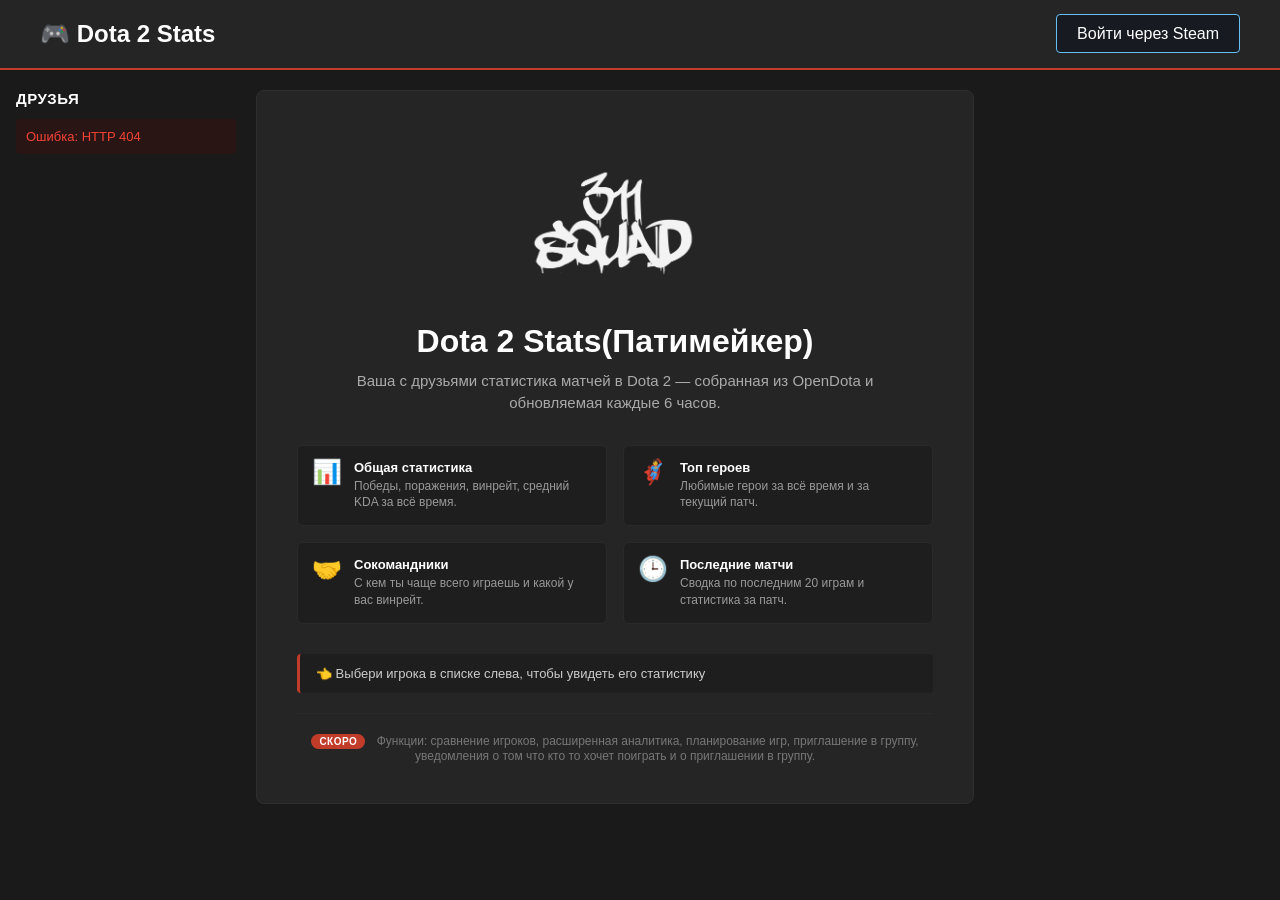
==== commit 01bf0cc4: "feat(ui): add landing page for guests, hide empty stats" ====
--- a/templates/index.html
+++ b/templates/index.html
@@ -31,9 +31,9 @@
                         <img class="landing-logo"
                              src="/static/img/logo.png"
                              alt="Dota 2 Stats">
-                        <h2 class="landing-title">Dota 2 Stats</h2>
+                        <h2 class="landing-title">Dota 2 Stats(Патимейкер)</h2>
                         <p class="landing-subtitle">
-                            Статистика твоих матчей в Dota 2 — собранная из OpenDota
+                            Ваша с друзьями статистика матчей в Dota 2 — собранная из OpenDota
                             и обновляемая каждые 6 часов.
                         </p>
 
@@ -82,7 +82,7 @@
 
                         <div class="landing-future">
                             <span class="landing-future-badge">Скоро</span>
-                            Функции: сравнение игроков, поиск по матчам, расширенная аналитика.
+                            Функции: сравнение игроков, расширенная аналитика, планирование игр, приглашение в группу, уведомления о том что кто то хочет поиграть и о приглашении в группу.
                         </div>
                     </div>
                 </div>
--- a/static/style.css
+++ b/static/style.css
@@ -656,7 +656,7 @@
 
 .landing-logo {
     width: 100%;
-    max-width: 420px;
+    max-width: 240px;
     height: auto;
     margin: 0 auto 20px;
     display: block;
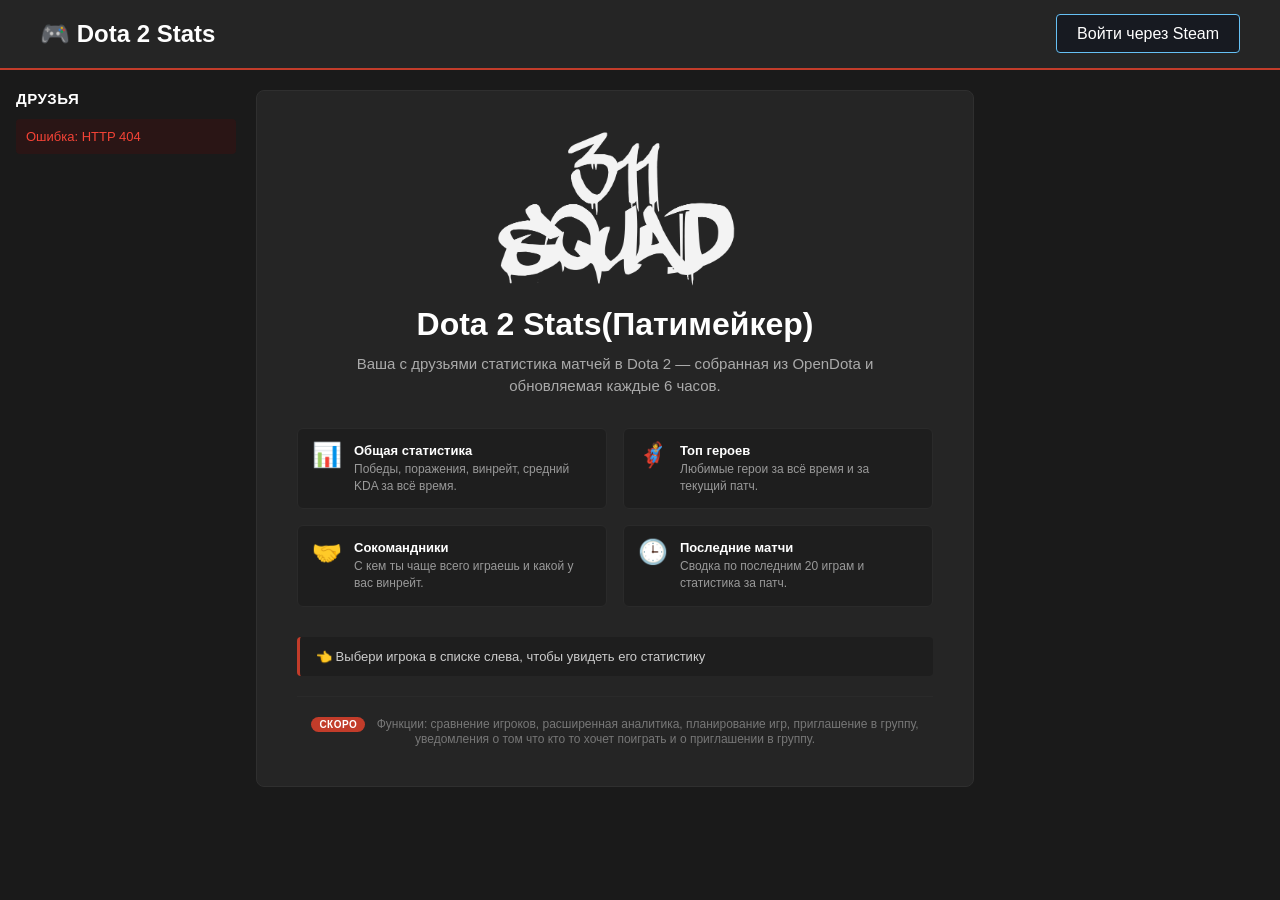
==== commit b760cbfc: "icons" ====
--- a/templates/index.html
+++ b/templates/index.html
@@ -4,6 +4,7 @@
     <meta charset="UTF-8">
     <title>Dota 2 Stats</title>
     <link rel="stylesheet" href="/static/style.css">
+    <link rel="icon" type="image/png" href="/static/favicon.png">
 </head>
 <body class="state-guest">
     <header>
--- a/static/style.css
+++ b/static/style.css
@@ -24,6 +24,15 @@
 h1 {
     font-size: 24px;
     color: #fff;
+}
+
+#app-title {
+    cursor: pointer;
+    transition: 0.2s;
+}
+
+#app-title:hover {
+    color: #c23c2a;
 }
 
 #login-btn {
@@ -73,7 +82,7 @@
     letter-spacing: 0.5px;
 }
 
-/* === ОСНОВНАЯ СЕТКА: 3 КОЛОНКИ === */
+/* === ОСНОВНАЯ СЕТКА === */
 .player-layout {
     display: grid;
     grid-template-columns: 220px 1fr 270px;
@@ -100,7 +109,7 @@
     margin-bottom: 0;
 }
 
-/* === ДРУЗЬЯ (левая колонка) === */
+/* === ДРУЗЬЯ === */
 .users-list {
     display: flex;
     flex-direction: column;
@@ -121,6 +130,16 @@
 
 .user-card:hover {
     background: #2f2f2f;
+    border-color: #c23c2a;
+}
+
+.user-card--me {
+    border-color: #c23c2a;
+    background: #2a1f1f;
+}
+
+.user-card--me:hover {
+    background: #332222;
     border-color: #c23c2a;
 }
 
@@ -157,7 +176,7 @@
     white-space: nowrap;
 }
 
-/* === ПРОФИЛЬ + СТАТИСТИКА В ОДНОЙ СТРОКЕ! === */
+/* === ПРОФИЛЬ + СТАТИСТИКА === */
 .profile-row {
     display: flex;
     align-items: center;
@@ -213,7 +232,7 @@
     height: 28px;
 }
 
-/* === ОБЩАЯ СТАТИСТИКА (справа от профиля) === */
+/* === ОБЩАЯ СТАТИСТИКА === */
 .stats-block {
     display: grid;
     grid-template-columns: repeat(4, 1fr);
@@ -231,9 +250,9 @@
     font-weight: 700;
     color: #c23c2a;
 }
-/* W-L в общем блоке статистики */
+
 .stat-value.stat-wl {
-    color: inherit;              /* цвет задаётся через .wins/.losses */
+    color: inherit;
     display: flex;
     justify-content: center;
     align-items: center;
@@ -277,7 +296,7 @@
     font-weight: 600;
 }
 
-/* === 20 матчей + За патч — друг под другом, во всю ширину === */
+/* === 20 матчей + За патч === */
 .row-two {
     display: flex;
     flex-direction: column;
@@ -311,7 +330,7 @@
     color: #f44336;
 }
 
-/* === Мини-герои (последние 20 матчей) === */
+/* === Мини-герои === */
 .mini-heroes-grid {
     display: grid;
     grid-template-columns: repeat(auto-fill, minmax(100px, 1fr));
@@ -390,7 +409,7 @@
     min-width: 0;
 }
 
-/* === ПРАВАЯ КОЛОНКА: карточки пиров и героев === */
+/* === ПРАВАЯ КОЛОНКА === */
 .col-peers .card {
     padding: 16px;
 }
@@ -498,7 +517,7 @@
     font-size: 11px;
 }
 
-/* === Герои (компактный вертикальный список) === */
+/* === Герои === */
 .heroes-header {
     display: flex;
     justify-content: space-between;
@@ -532,7 +551,7 @@
 
 .hero-card img {
     width: 48px;
-    height: 27px; /* 16:9 */
+    height: 27px;
     object-fit: cover;
     border-radius: 4px;
     background: #333;
@@ -585,61 +604,30 @@
     font-size: 13px;
 }
 
-/* === Адаптив === */
-@media (max-width: 1100px) {
-    .player-layout {
-        grid-template-columns: 200px 1fr;
-    }
-    .col-peers {
-        grid-column: 1 / -1;
-    }
-    .peers-list {
-        flex-direction: row;
-        flex-wrap: wrap;
-    }
-    .peer-row {
-        flex: 1 1 200px;
-    }
-    .heroes-list-compact {
-        flex-direction: row;
-        flex-wrap: wrap;
-    }
-    .hero-card {
-        flex: 1 1 220px;
-    }
-}
-
-@media (max-width: 750px) {
-    .player-layout {
-        grid-template-columns: 1fr;
-    }
-    .profile-row {
-        flex-direction: column;
-        align-items: flex-start;
-        gap: 15px;
-    }
-     .mini-heroes-grid {
-        grid-template-columns: repeat(2, 1fr);
-     }
-    .stats-block {
-        width: 100%;
-        grid-template-columns: repeat(2, 1fr);
-    }
-}
 /* === СОСТОЯНИЯ СТРАНИЦЫ === */
 
-/* Гость: показываем landing, скрываем статистику */
-body.state-guest .stats-content {
+/* Гость: landing, статистика скрыта */
+body.state-guest .col-main .stats-content,
+body.state-guest .col-peers {
     display: none !important;
 }
-
-/* Пользователь выбран: скрываем landing, показываем статистику */
-body.state-user .landing-content {
+body.state-guest .landing-content {
+    display: block !important;
+}
+
+/* Авторизован / другой игрок: статистика, landing скрыт */
+body.state-user-me .col-main .stats-content,
+body.state-user-me .col-peers,
+body.state-user-other .col-main .stats-content,
+body.state-user-other .col-peers {
+    display: block !important;
+}
+body.state-user-me .landing-content,
+body.state-user-other .landing-content {
     display: none !important;
 }
 
 /* === LANDING === */
-
 .landing-content {
     display: block;
 }
@@ -757,8 +745,46 @@
     margin-right: 8px;
 }
 
-/* Адаптив для landing */
+/* === Адаптив === */
+@media (max-width: 1100px) {
+    .player-layout {
+        grid-template-columns: 200px 1fr;
+    }
+    .col-peers {
+        grid-column: 1 / -1;
+    }
+    .peers-list {
+        flex-direction: row;
+        flex-wrap: wrap;
+    }
+    .peer-row {
+        flex: 1 1 200px;
+    }
+    .heroes-list-compact {
+        flex-direction: row;
+        flex-wrap: wrap;
+    }
+    .hero-card {
+        flex: 1 1 220px;
+    }
+}
+
 @media (max-width: 750px) {
+    .player-layout {
+        grid-template-columns: 1fr;
+    }
+    .profile-row {
+        flex-direction: column;
+        align-items: flex-start;
+        gap: 15px;
+    }
+    .mini-heroes-grid {
+        grid-template-columns: repeat(2, 1fr);
+    }
+    .stats-block {
+        width: 100%;
+        grid-template-columns: repeat(2, 1fr);
+    }
     .landing-card {
         padding: 24px 18px;
     }
